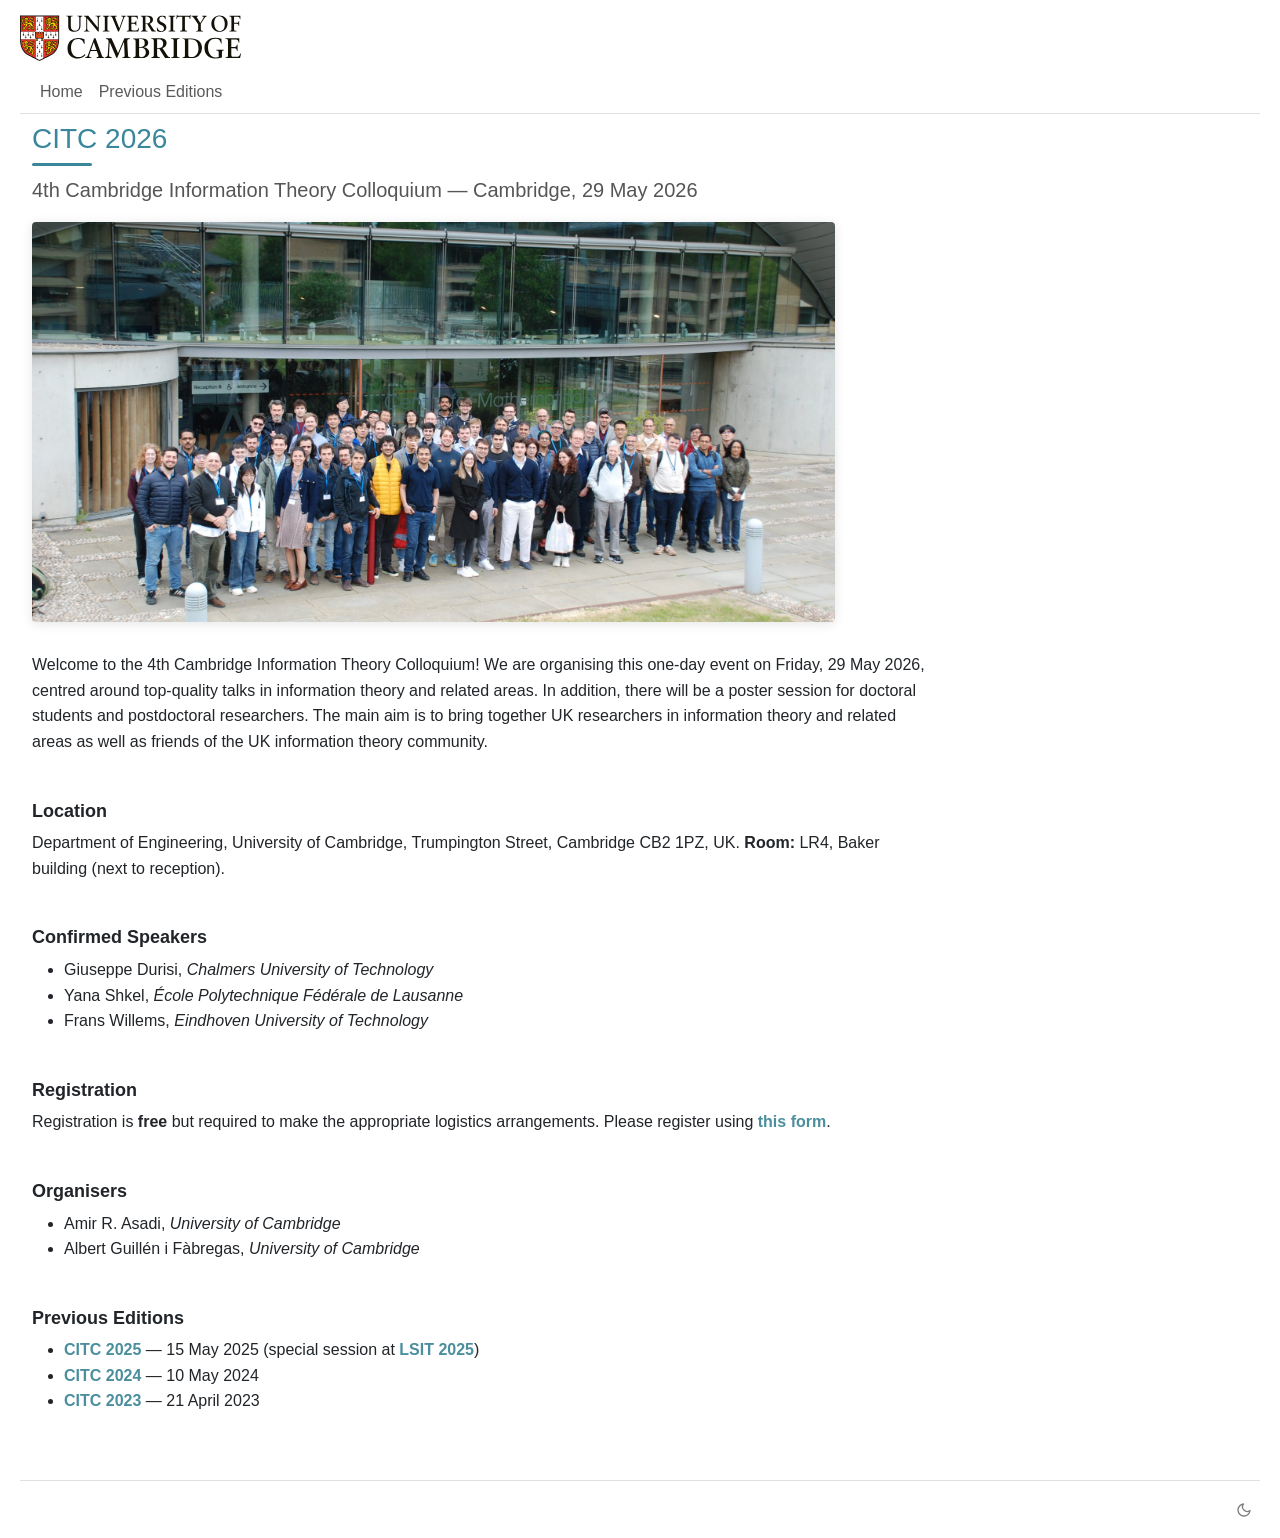
==== index.html @ 32bf89d0 "rego" ====
<!DOCTYPE html>
<html lang="en">

<head>
    <meta charset="UTF-8">
    <meta http-equiv="X-UA-Compatible" content="IE=edge">
    <meta name="viewport" content="width=device-width, initial-scale=1.0">
    <script src="js/bootstrap.bundle.js"></script>
    <link rel="icon" href="photos/favicon-32.png" sizes="32x32">
    <link rel="icon" href="photos/favicon-192.png" sizes="192x192">
    <title>CITC 2026 - 4th Cambridge Information Theory Colloquium</title>
    <link rel="stylesheet" href="css/bootstrap.css">
    <link rel="stylesheet" href="citc.css">
</head>

<body>
<script>try{if(localStorage.getItem('dark-mode')==='enabled')document.body.classList.add('dark-mode');}catch(e){}</script>

    <div class="container-fluid logo-banner">
        <a href="https://www.cam.ac.uk/">
            <img src="photos/cambridge_university_logo.svg" alt="University of Cambridge" style="height: 46px;">
        </a>
    </div>

    <nav class="navbar navbar-expand-sm">
        <div class="container-fluid">
            <button class="navbar-toggler" type="button" data-bs-toggle="collapse"
                data-bs-target="#navbarSupportedContent" aria-controls="navbarSupportedContent" aria-expanded="false"
                aria-label="Toggle navigation">
                <span class="navbar-toggler-icon"></span>
            </button>
            <div class="collapse navbar-collapse" id="navbarSupportedContent">
                <ul class="navbar-nav mr-auto">
                    <li class="nav-item active">
                        <a class="nav-link" href="index.html">Home</a>
                    </li>
                    <li class="nav-item">
                        <a class="nav-link" href="#editions">Previous Editions</a>
                    </li>
                </ul>
            </div>
        </div>
    </nav>

    <div class="container-fluid">
        <div class="mt-2 row">
            <div class="col-12">
                <h1 class="citc-title">CITC 2026</h1>
                <h2 class="citc-subtitle">4th Cambridge Information Theory Colloquium &mdash; Cambridge, 29 May 2026</h2>
            </div>
        </div>
        <div class="row">
            <div class="col-12 col-md-8">
                <img src="photos/CITC_2025.jpg" class="hero-image img-fluid" alt="CITC 2025 Group Photo">
            </div>
        </div>
    </div>

    <div class="container-fluid content-section">
        <div class="row">
            <div class="col-9">
                <p>
                    Welcome to the 4th Cambridge Information Theory Colloquium!
                    We are organising this one-day event on Friday, 29 May 2026, centred around
                    top-quality talks in information theory and related areas. In addition,
                    there will be a poster session for doctoral students and postdoctoral
                    researchers. The main aim is to bring together UK researchers in
                    information theory and related areas as well as friends of the UK
                    information theory community.
                </p>
            </div>
        </div>
    </div>

    <div class="container-fluid content-section">
        <div class="row">
            <h2 id="location">Location</h2>
            <div class="col-9">
                <p>
                    Department of Engineering, University of Cambridge, Trumpington Street,
                    Cambridge CB2 1PZ, UK. <b>Room:</b> LR4, Baker building (next to reception).
                </p>
            </div>
        </div>
    </div>

    <div class="container-fluid content-section">
        <div class="row">
            <h2 id="speakers">Confirmed Speakers</h2>
            <div class="col-9">
                <ul>
                    <li>Giuseppe Durisi, <em>Chalmers University of Technology</em></li>
                    <li>Yana Shkel, <em>&Eacute;cole Polytechnique F&eacute;d&eacute;rale de Lausanne</em></li>
                    <li>Frans Willems, <em>Eindhoven University of Technology</em></li>
                </ul>
            </div>
        </div>
    </div>

    <div class="container-fluid content-section">
        <div class="row">
            <h2 id="registration">Registration</h2>
            <div class="col-9">
                <p>
                    Registration is <b>free</b> but required to make the appropriate logistics arrangements.
                    Please register using <a href="https://forms.gle/dqXsLTM17qSx63JW8" target="_blank">this form</a>.
                </p>
            </div>
        </div>
    </div>

    <div class="container-fluid content-section">
        <div class="row">
            <h2 id="organisers">Organisers</h2>
            <div class="col-9">
                <ul>
                    <li>Amir R. Asadi, <em>University of Cambridge</em></li>
                    <li>Albert Guill&eacute;n i F&agrave;bregas, <em>University of Cambridge</em></li>
                </ul>
            </div>
        </div>
    </div>

    <div class="container-fluid content-section">
        <div class="row">
            <h2 id="editions">Previous Editions</h2>
            <div class="col-9">
                <ul>
                    <li><a href="2025.html"><b>CITC 2025</b></a> &mdash; 15 May 2025 (special session at <a href="https://lsit2025.eng.cam.ac.uk/">LSIT 2025</a>)</li>
                    <li><a href="2024.html"><b>CITC 2024</b></a> &mdash; 10 May 2024</li>
                    <li><a href="2023.html"><b>CITC 2023</b></a> &mdash; 21 April 2023</li>
                </ul>
            </div>
        </div>
    </div>

    <div class="container-fluid footer-bar">
        <button id="dark-mode-toggle" aria-label="Toggle dark mode" title="Toggle dark mode">
            <svg id="icon-moon" xmlns="http://www.w3.org/2000/svg" width="16" height="16" viewBox="0 0 24 24" fill="none" stroke="currentColor" stroke-width="2" stroke-linecap="round" stroke-linejoin="round"><path d="M21 12.79A9 9 0 1 1 11.21 3 7 7 0 0 0 21 12.79z"></path></svg>
            <svg id="icon-sun" xmlns="http://www.w3.org/2000/svg" width="16" height="16" viewBox="0 0 24 24" fill="none" stroke="currentColor" stroke-width="2" stroke-linecap="round" stroke-linejoin="round" style="display:none"><circle cx="12" cy="12" r="5"></circle><line x1="12" y1="1" x2="12" y2="3"></line><line x1="12" y1="21" x2="12" y2="23"></line><line x1="4.22" y1="4.22" x2="5.64" y2="5.64"></line><line x1="18.36" y1="18.36" x2="19.78" y2="19.78"></line><line x1="1" y1="12" x2="3" y2="12"></line><line x1="21" y1="12" x2="23" y2="12"></line><line x1="4.22" y1="19.78" x2="5.64" y2="18.36"></line><line x1="18.36" y1="5.64" x2="19.78" y2="4.22"></line></svg>
        </button>
    </div>

<script src="darkmode.js"></script>
</body>

</html>
---- citc.css ----
body {
    min-height: 100%;
    padding-top: 0;
    padding-left: 20px;
    padding-right: 20px;
    font-family: Arial, Helvetica, sans-serif;
    font-size: 16px;
    line-height: 1.6;
}

/* Logo banner at the top */
.logo-banner {
    padding: 15px 0 10px 0;
}

/* Navigation */
.navbar {
    padding-top: 0;
    padding-bottom: 0;
    margin-bottom: 8px;
    border-bottom: 1px solid #e0e0e0;
}

.navbar-brand {
    color: #3a879c;
    font-size: 22px;
}

a {
    color: #4b8e9d;
    font-weight: bold;
    text-decoration: none;
}

a:hover,
a:focus {
    color: #615ddb;
    text-decoration: none;
}

/* Section headings */
.row > h2 {
    font-size: large;
    font-weight: bold;
}

/* Title area */
h1.citc-title {
    color: #3a879c;
    font-size: 28px;
    margin-bottom: 2px;
}

h1.citc-title::after {
    content: "";
    display: block;
    width: 60px;
    height: 3px;
    background-color: #3a879c;
    margin-top: 8px;
    border-radius: 2px;
}

h2.citc-subtitle {
    color: #555;
    font-size: 20px;
    font-weight: normal;
    margin-top: 12px;
    margin-bottom: 20px;
}

/* Hero section with tinted background */
.hero-section {
    background-color: #f7f6f3;
    margin-left: -20px;
    margin-right: -20px;
    padding: 25px 20px 15px 20px;
    margin-bottom: 10px;
}

/* Hero image */
.hero-image {
    width: 100%;
    max-height: 400px;
    object-fit: cover;
    border-radius: 4px;
    margin-bottom: 10px;
    box-shadow: 0 2px 12px rgba(0, 0, 0, 0.1);
}

/* Content sections - more breathing room */
.content-section {
    padding-top: 20px;
    padding-bottom: 10px;
}

/* Schedule table */
.schedule-table {
    width: 100%;
    max-width: 600px;
}

.schedule-table th {
    background-color: #3a879c;
    color: white;
    padding: 8px 12px;
}

.schedule-table td {
    padding: 8px 12px;
    border-bottom: 1px solid #ddd;
}

.schedule-table tr:nth-child(even) td {
    background-color: #f8f9fa;
}

/* Talk sections */
.talk-block {
    margin-bottom: 30px;
    padding-bottom: 20px;
    border-bottom: 1px dashed #bbbbbb;
}

.talk-block:last-child {
    border-bottom: none;
}

.talk-title {
    font-weight: bold;
    font-size: 17px;
    color: #3a879c;
}

.speaker-name {
    font-weight: bold;
}

.speaker-affiliation {
    font-style: italic;
    color: #666;
}

.speaker-bio {
    margin-top: 8px;
    font-size: 15px;
    color: #555;
}

/* Participant list */
.participant-list {
    list-style: none;
    padding-left: 0;
    columns: 2;
    -webkit-columns: 2;
    -moz-columns: 2;
}

.participant-list li {
    padding: 3px 0;
    break-inside: avoid;
}

.participant-list .affiliation {
    font-style: italic;
    color: #666;
    font-size: 14px;
}

/* Navbar active style */
.navbar-default .navbar-nav > .active > a,
.navbar-default .navbar-nav > .active > a:focus,
.navbar-default .navbar-nav > .active > a:hover {
    background-color: white;
    color: #126162;
    padding: 15px 15px 3px 15px;
    box-shadow: 0px 2px 0px;
    -webkit-transition: 200ms ease;
    transition: 200ms ease;
}

/* Dark mode toggle - small and subtle at bottom */
#dark-mode-toggle {
    background: none;
    border: none;
    cursor: pointer;
    font-size: 18px;
    padding: 4px 8px;
    line-height: 1;
    border-radius: 50%;
    transition: background-color 0.2s ease;
    opacity: 0.5;
}
#dark-mode-toggle:hover {
    background-color: rgba(0, 0, 0, 0.08);
    opacity: 1;
}

.footer-bar {
    margin-top: 40px;
    padding: 15px 0;
    border-top: 1px solid #e0e0e0;
    text-align: right;
}

/* Dark mode styles */
body.dark-mode {
    background-color: #1a1a2e;
    color: #d4d4d4;
}
body.dark-mode .navbar {
    border-bottom-color: #333;
}
body.dark-mode .navbar-brand {
    color: #6dd4e4;
}
body.dark-mode a {
    color: #6dd4e4;
}
body.dark-mode a:hover,
body.dark-mode a:focus {
    color: #a09cf0;
}
body.dark-mode .nav-link {
    color: #d4d4d4;
}
body.dark-mode .nav-link:hover {
    color: #6dd4e4;
}
body.dark-mode h1.citc-title {
    color: #6dd4e4;
}
body.dark-mode h1.citc-title::after {
    background-color: #6dd4e4;
}
body.dark-mode h2.citc-subtitle {
    color: #aaa;
}
body.dark-mode .hero-section {
    background-color: #151530;
}
body.dark-mode .hero-image {
    box-shadow: 0 2px 12px rgba(0, 0, 0, 0.4);
}
body.dark-mode .speaker-affiliation,
body.dark-mode .speaker-bio {
    color: #aaa;
}
body.dark-mode .participant-list .affiliation {
    color: #999;
}
body.dark-mode .talk-title {
    color: #6dd4e4;
}
body.dark-mode .schedule-table th {
    background-color: #2a6a7a;
}
body.dark-mode .schedule-table td {
    border-bottom-color: #444;
}
body.dark-mode .schedule-table tr:nth-child(even) td {
    background-color: #1f1f3a;
}
body.dark-mode .talk-block {
    border-bottom-color: #444;
}
body.dark-mode .footer-bar {
    border-top-color: #333;
}
body.dark-mode #dark-mode-toggle {
    color: #d4d4d4;
}
body.dark-mode #dark-mode-toggle:hover {
    background-color: rgba(255, 255, 255, 0.12);
}
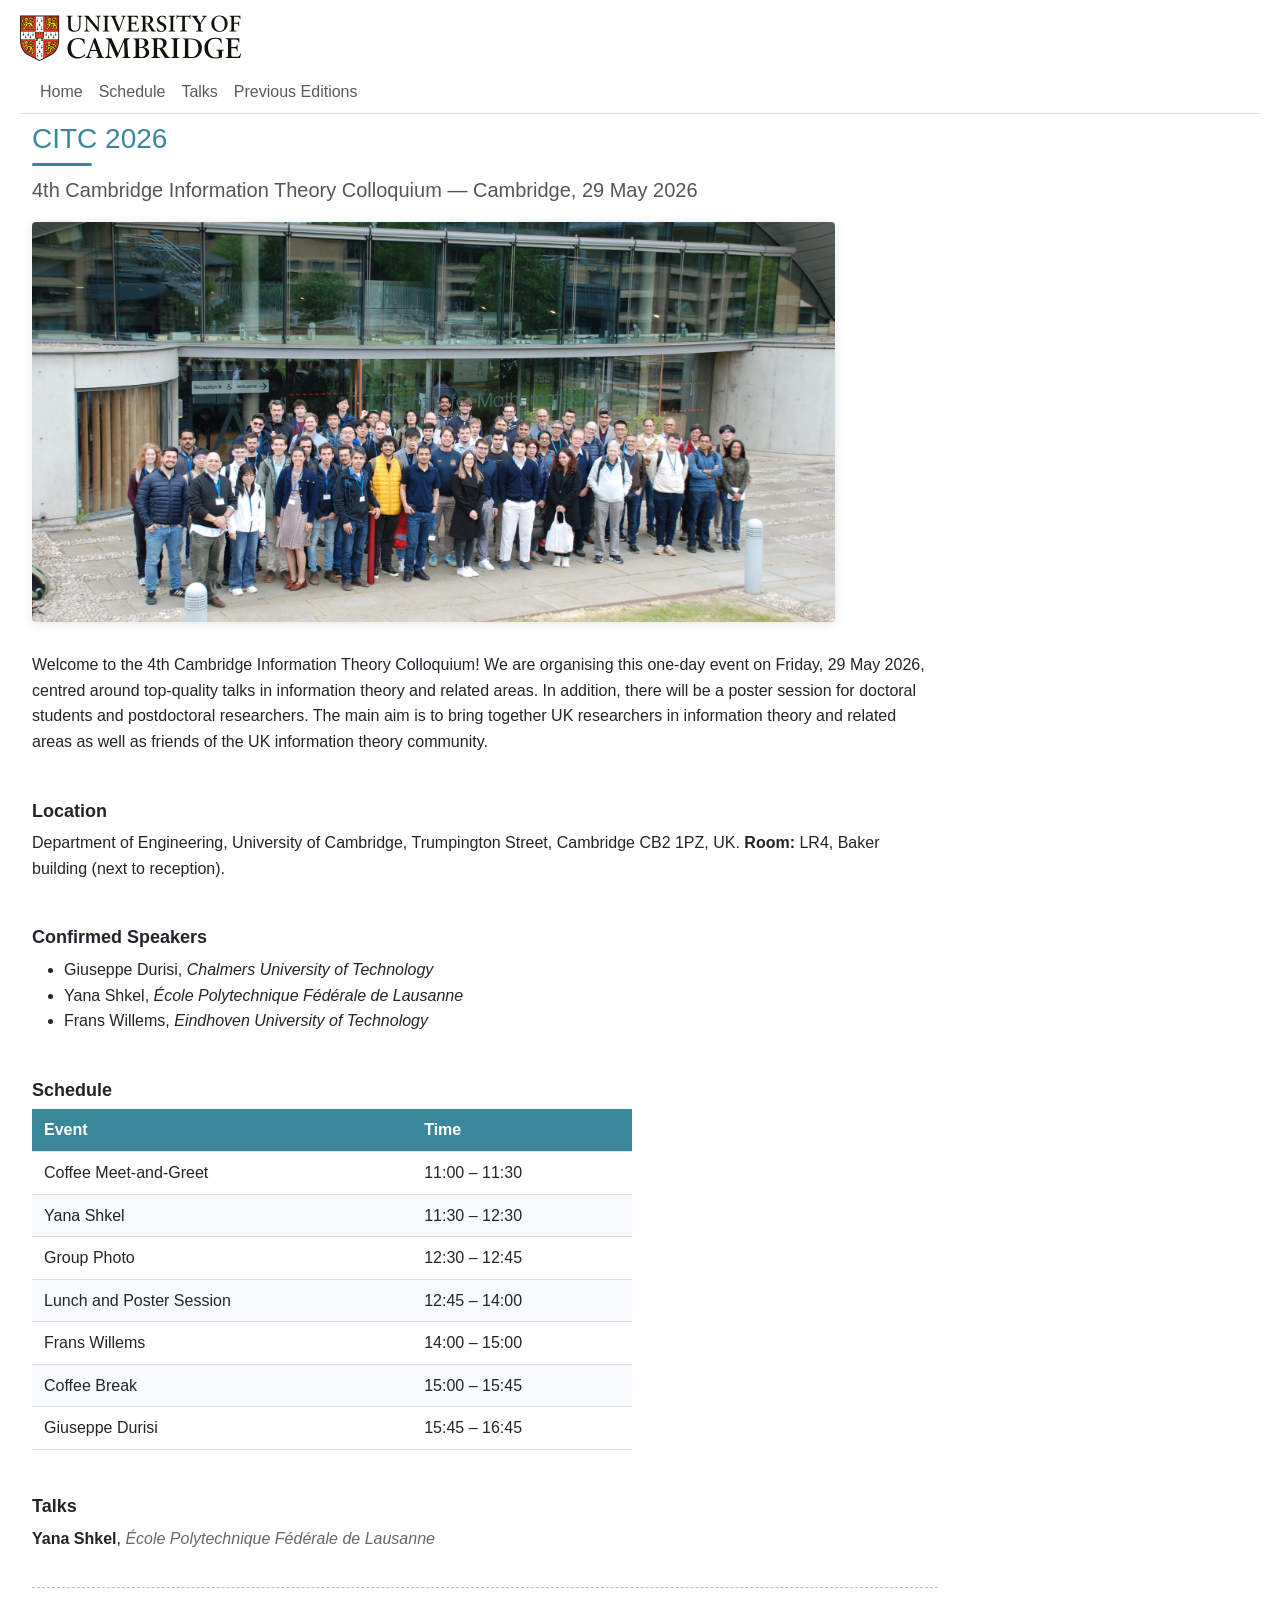
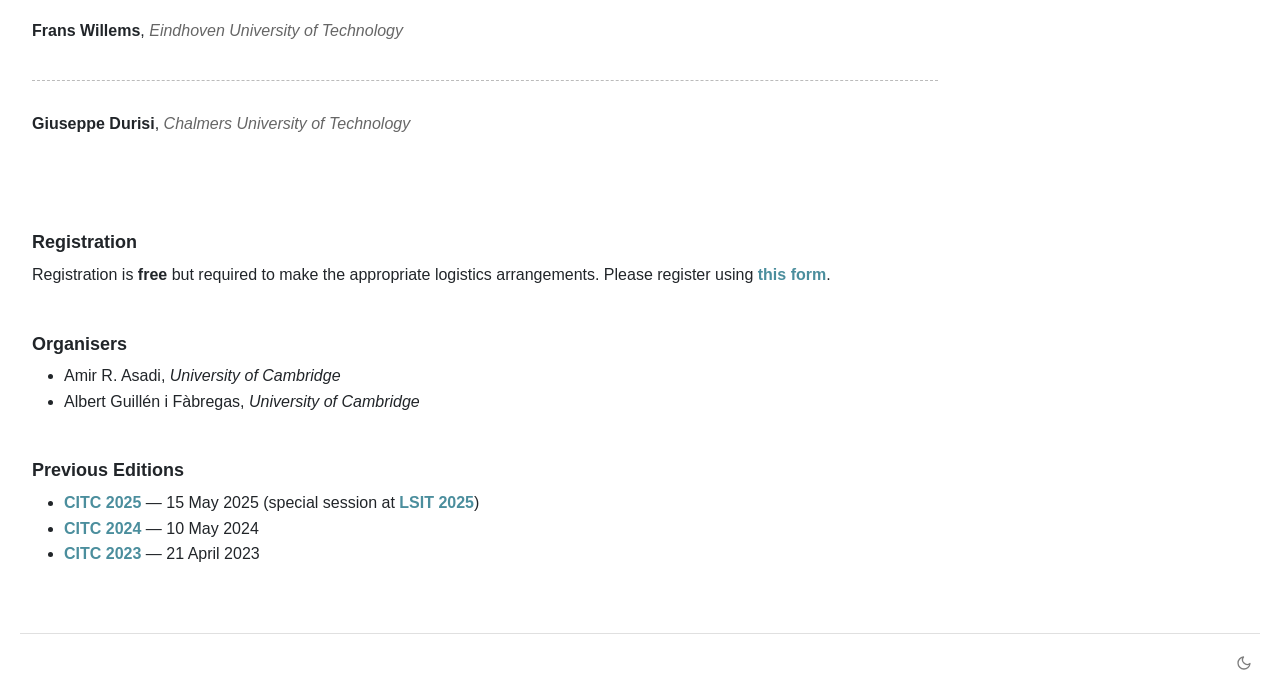
==== commit dcbdaf96: "timetable" ====
--- a/index.html
+++ b/index.html
@@ -18,7 +18,8 @@
 
     <div class="container-fluid logo-banner">
         <a href="https://www.cam.ac.uk/">
-            <img src="photos/cambridge_university_logo.svg" alt="University of Cambridge" style="height: 46px;">
+            <img id="cam-logo" alt="University of Cambridge" style="height: 46px;">
+            <script>document.getElementById('cam-logo').src=document.body.classList.contains('dark-mode')?'photos/ucam-logo-white-text-colour-coat-of-arms.png':'photos/cambridge_university_logo.svg';</script>
         </a>
     </div>
 
@@ -35,6 +36,12 @@
                         <a class="nav-link" href="index.html">Home</a>
                     </li>
                     <li class="nav-item">
+                        <a class="nav-link" href="#schedule">Schedule</a>
+                    </li>
+                    <li class="nav-item">
+                        <a class="nav-link" href="#talks">Talks</a>
+                    </li>
+                    <li class="nav-item">
                         <a class="nav-link" href="#editions">Previous Editions</a>
                     </li>
                 </ul>
@@ -99,6 +106,52 @@
 
     <div class="container-fluid content-section">
         <div class="row">
+            <h2 id="schedule">Schedule</h2>
+            <div class="col-9">
+                <table class="table schedule-table">
+                    <thead>
+                        <tr>
+                            <th>Event</th>
+                            <th>Time</th>
+                        </tr>
+                    </thead>
+                    <tbody>
+                        <tr><td>Coffee Meet-and-Greet</td><td>11:00 &ndash; 11:30</td></tr>
+                        <tr><td>Yana Shkel</td><td>11:30 &ndash; 12:30</td></tr>
+                        <tr><td>Group Photo</td><td>12:30 &ndash; 12:45</td></tr>
+                        <tr><td>Lunch and Poster Session</td><td>12:45 &ndash; 14:00</td></tr>
+                        <tr><td>Frans Willems</td><td>14:00 &ndash; 15:00</td></tr>
+                        <tr><td>Coffee Break</td><td>15:00 &ndash; 15:45</td></tr>
+                        <tr><td>Giuseppe Durisi</td><td>15:45 &ndash; 16:45</td></tr>
+                    </tbody>
+                </table>
+            </div>
+        </div>
+    </div>
+
+    <div class="container-fluid content-section">
+        <div class="row">
+            <h2 id="talks">Talks</h2>
+            <div class="col-9">
+
+                <div class="talk-block">
+                    <p><span class="speaker-name">Yana Shkel</span>, <span class="speaker-affiliation">&Eacute;cole Polytechnique F&eacute;d&eacute;rale de Lausanne</span></p>
+                </div>
+
+                <div class="talk-block">
+                    <p><span class="speaker-name">Frans Willems</span>, <span class="speaker-affiliation">Eindhoven University of Technology</span></p>
+                </div>
+
+                <div class="talk-block">
+                    <p><span class="speaker-name">Giuseppe Durisi</span>, <span class="speaker-affiliation">Chalmers University of Technology</span></p>
+                </div>
+
+            </div>
+        </div>
+    </div>
+
+    <div class="container-fluid content-section">
+        <div class="row">
             <h2 id="registration">Registration</h2>
             <div class="col-9">
                 <p>
--- a/citc.css
+++ b/citc.css
@@ -252,6 +252,10 @@
 body.dark-mode .talk-title {
     color: #6dd4e4;
 }
+body.dark-mode .schedule-table {
+    --bs-table-color: #d4d4d4;
+    --bs-table-border-color: #444;
+}
 body.dark-mode .schedule-table th {
     background-color: #2a6a7a;
 }
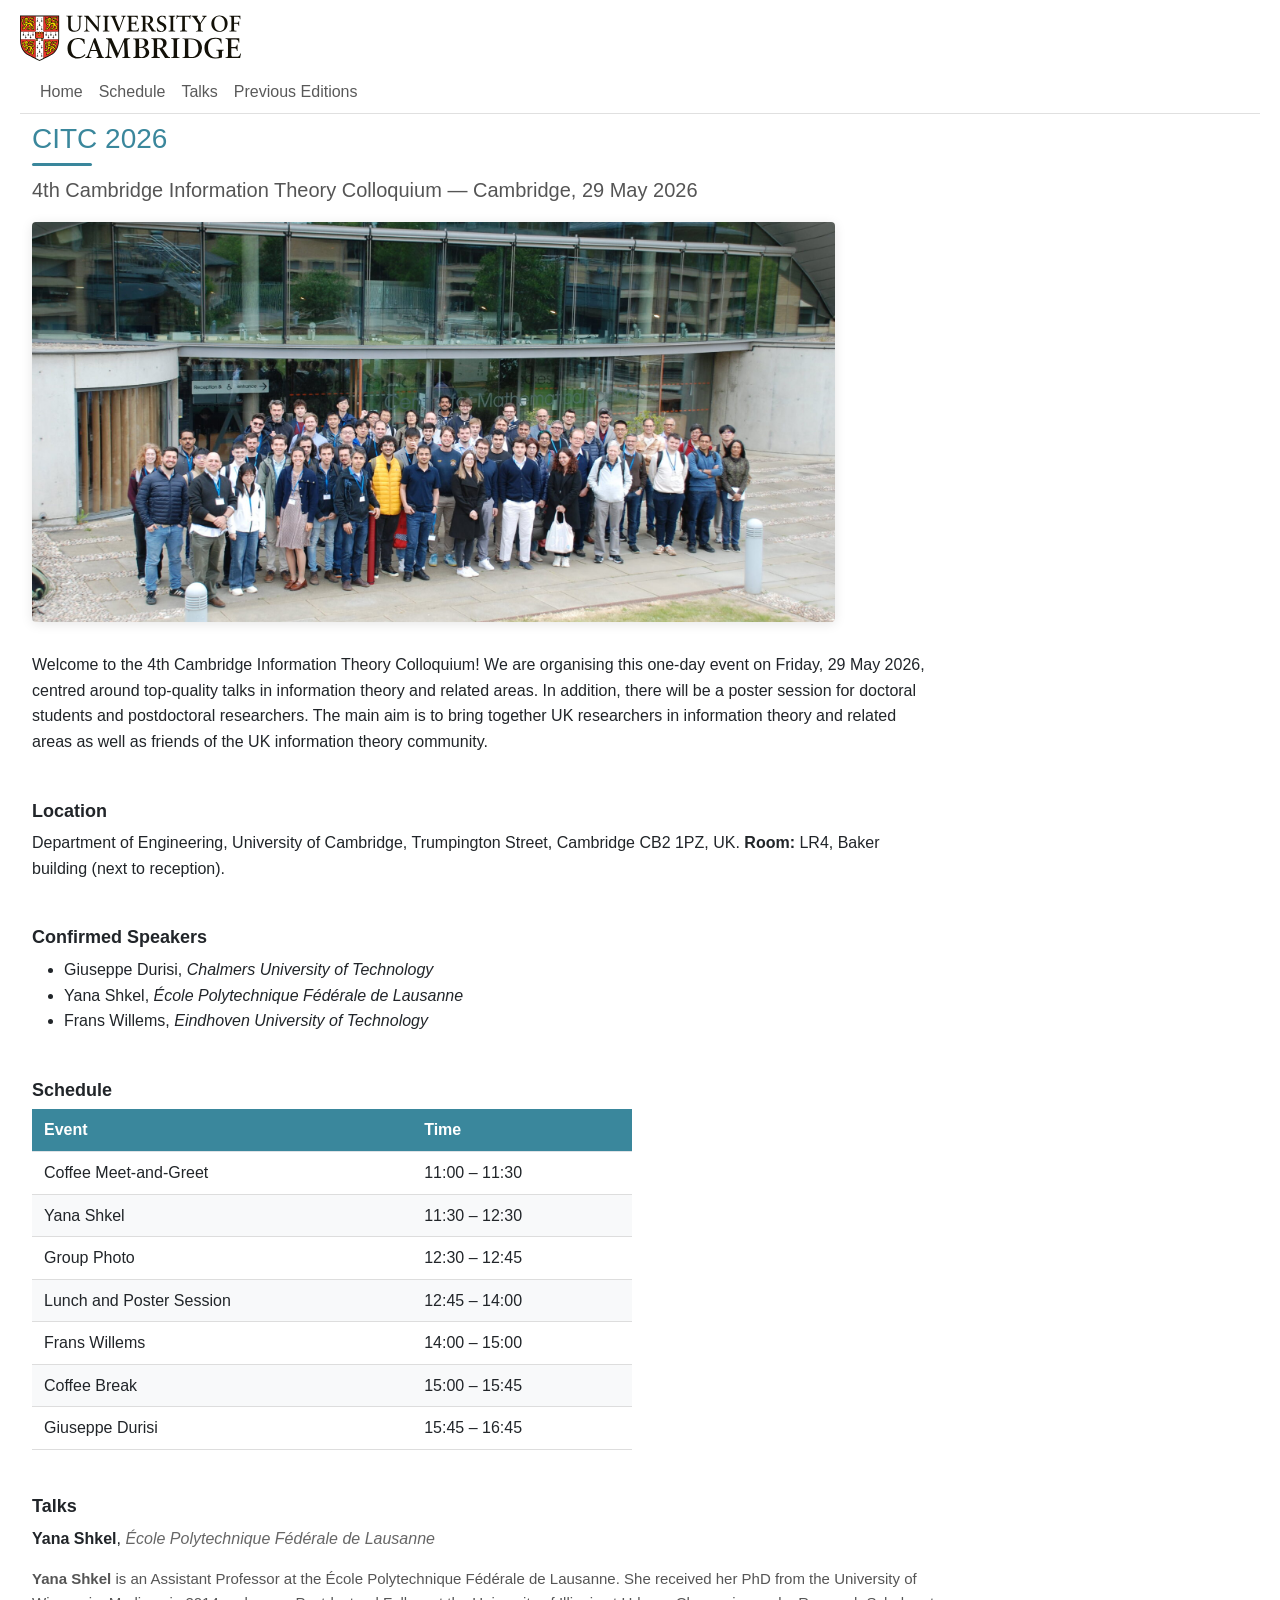
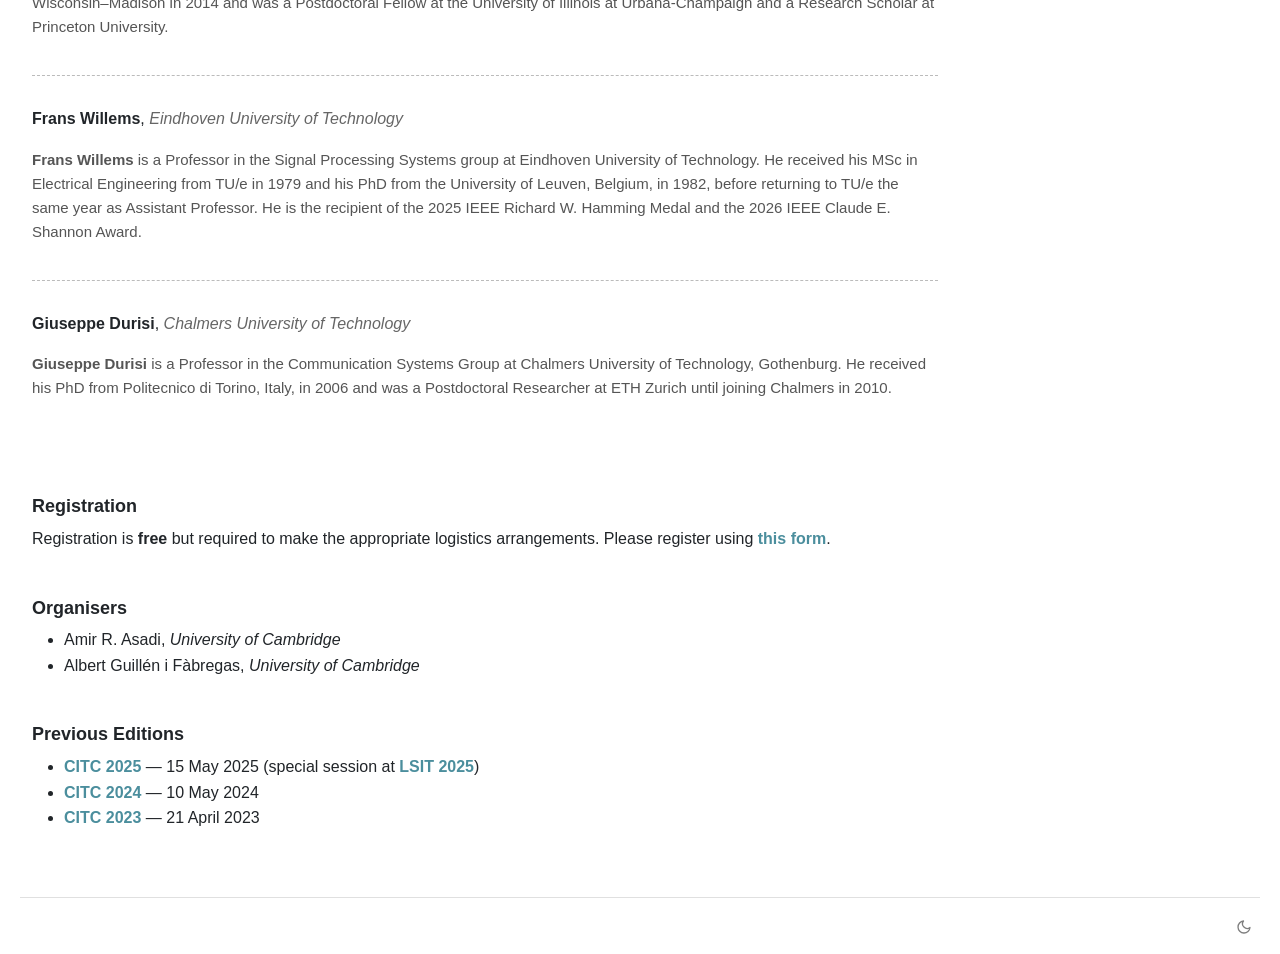
==== commit 4efc4d30: "bios" ====
--- a/index.html
+++ b/index.html
@@ -136,14 +136,17 @@
 
                 <div class="talk-block">
                     <p><span class="speaker-name">Yana Shkel</span>, <span class="speaker-affiliation">&Eacute;cole Polytechnique F&eacute;d&eacute;rale de Lausanne</span></p>
+                    <p class="speaker-bio"><b>Yana Shkel</b> is an Assistant Professor at the &Eacute;cole Polytechnique F&eacute;d&eacute;rale de Lausanne. She received her PhD from the University of Wisconsin&ndash;Madison in 2014 and was a Postdoctoral Fellow at the University of Illinois at Urbana-Champaign and a Research Scholar at Princeton University.</p>
                 </div>
 
                 <div class="talk-block">
                     <p><span class="speaker-name">Frans Willems</span>, <span class="speaker-affiliation">Eindhoven University of Technology</span></p>
+                    <p class="speaker-bio"><b>Frans Willems</b> is a Professor in the Signal Processing Systems group at Eindhoven University of Technology. He received his MSc in Electrical Engineering from TU/e in 1979 and his PhD from the University of Leuven, Belgium, in 1982, before returning to TU/e the same year as Assistant Professor. He is the recipient of the 2025 IEEE Richard W. Hamming Medal and the 2026 IEEE Claude E. Shannon Award.</p>
                 </div>
 
                 <div class="talk-block">
                     <p><span class="speaker-name">Giuseppe Durisi</span>, <span class="speaker-affiliation">Chalmers University of Technology</span></p>
+                    <p class="speaker-bio"><b>Giuseppe Durisi</b> is a Professor in the Communication Systems Group at Chalmers University of Technology, Gothenburg. He received his PhD from Politecnico di Torino, Italy, in 2006 and was a Postdoctoral Researcher at ETH Zurich until joining Chalmers in 2010.</p>
                 </div>
 
             </div>
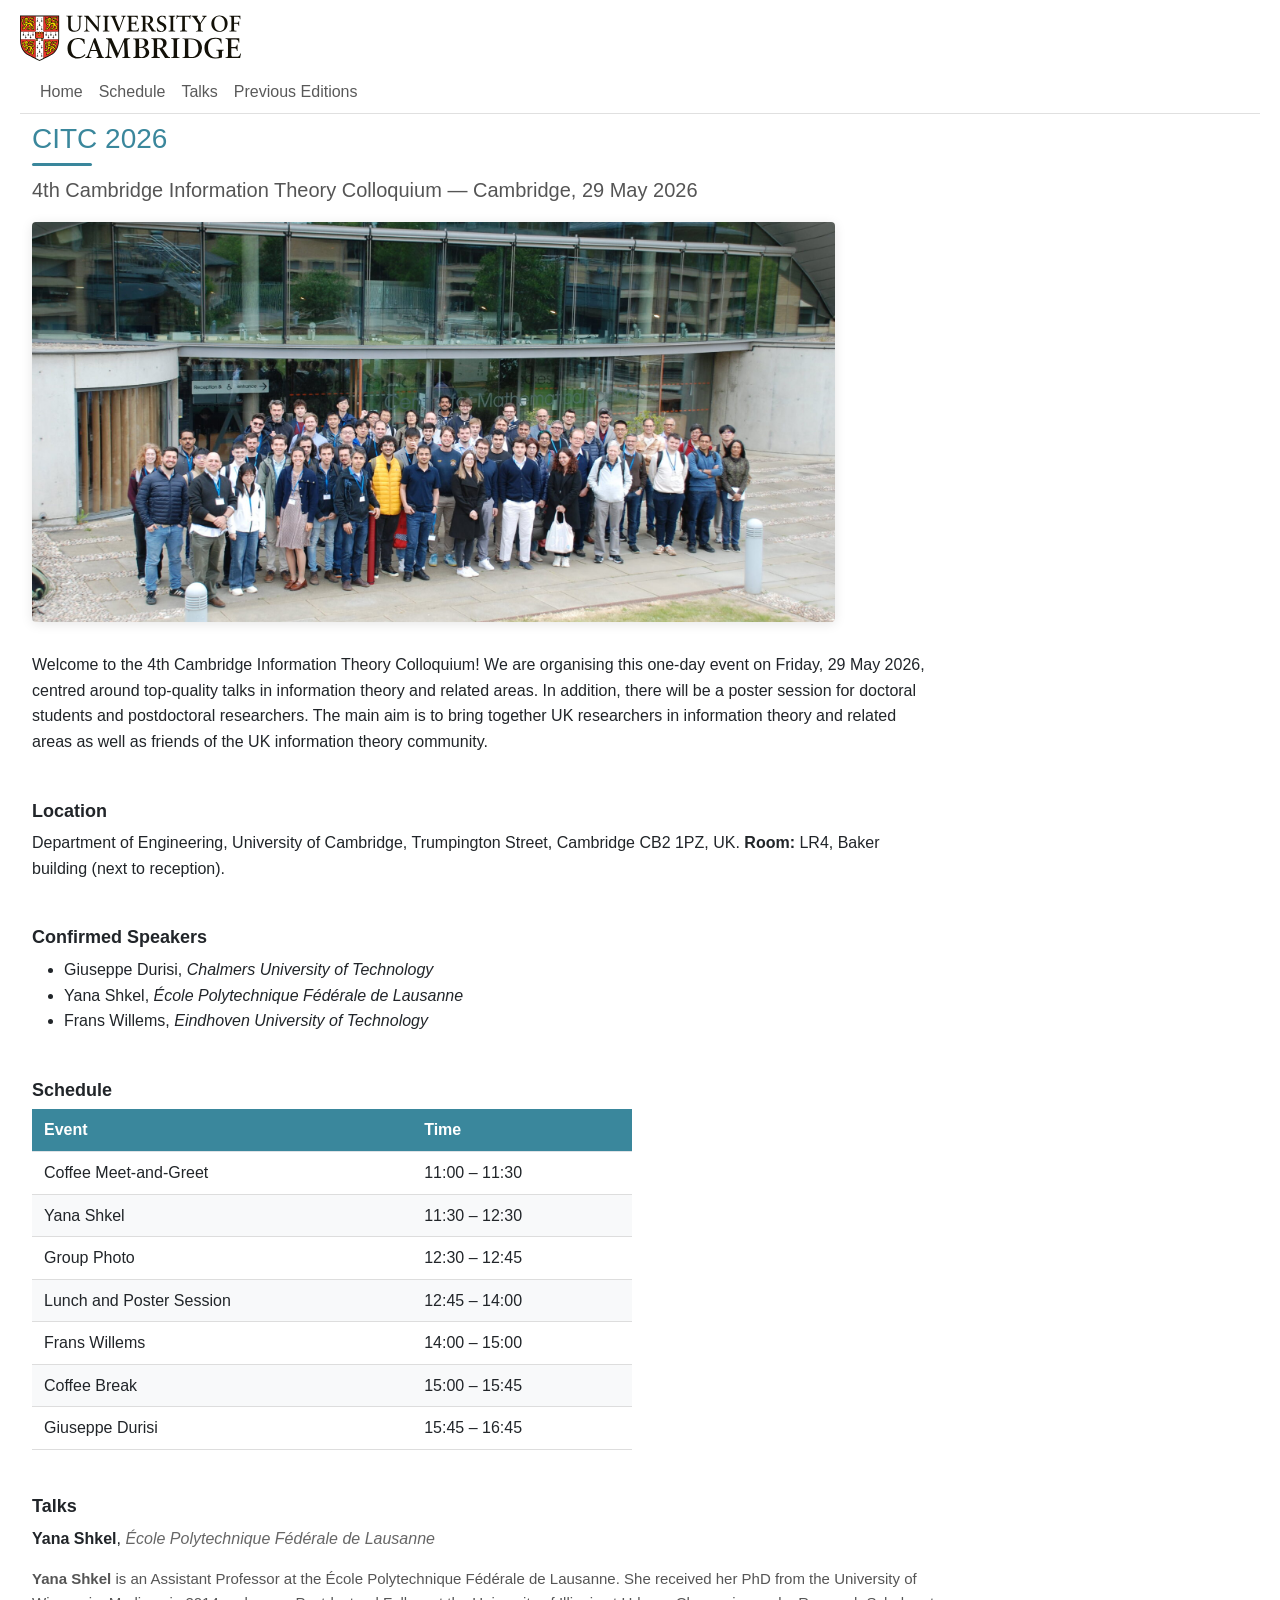
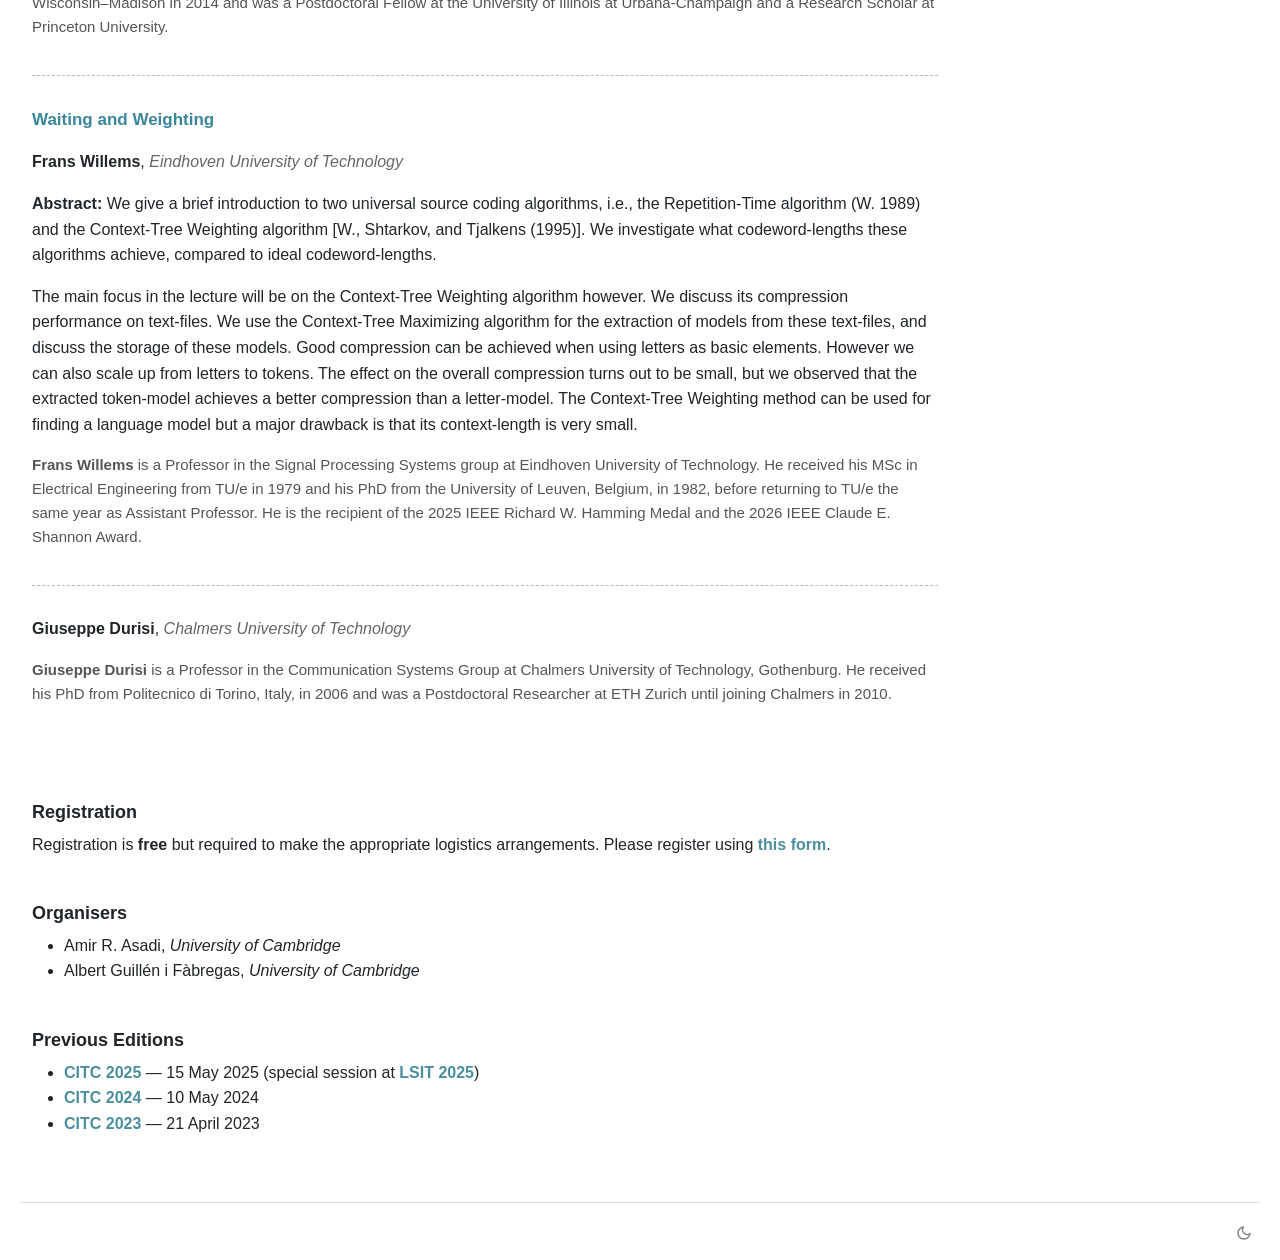
==== commit 9ff0b0f4: "frans" ====
--- a/index.html
+++ b/index.html
@@ -140,7 +140,10 @@
                 </div>
 
                 <div class="talk-block">
+                    <p class="talk-title">Waiting and Weighting</p>
                     <p><span class="speaker-name">Frans Willems</span>, <span class="speaker-affiliation">Eindhoven University of Technology</span></p>
+                    <p><b>Abstract:</b> We give a brief introduction to two universal source coding algorithms, i.e., the Repetition-Time algorithm (W. 1989) and the Context-Tree Weighting algorithm [W., Shtarkov, and Tjalkens (1995)]. We investigate what codeword-lengths these algorithms achieve, compared to ideal codeword-lengths.</p>
+                    <p>The main focus in the lecture will be on the Context-Tree Weighting algorithm however. We discuss its compression performance on text-files. We use the Context-Tree Maximizing algorithm for the extraction of models from these text-files, and discuss the storage of these models. Good compression can be achieved when using letters as basic elements. However we can also scale up from letters to tokens. The effect on the overall compression turns out to be small, but we observed that the extracted token-model achieves a better compression than a letter-model. The Context-Tree Weighting method can be used for finding a language model but a major drawback is that its context-length is very small.</p>
                     <p class="speaker-bio"><b>Frans Willems</b> is a Professor in the Signal Processing Systems group at Eindhoven University of Technology. He received his MSc in Electrical Engineering from TU/e in 1979 and his PhD from the University of Leuven, Belgium, in 1982, before returning to TU/e the same year as Assistant Professor. He is the recipient of the 2025 IEEE Richard W. Hamming Medal and the 2026 IEEE Claude E. Shannon Award.</p>
                 </div>
 
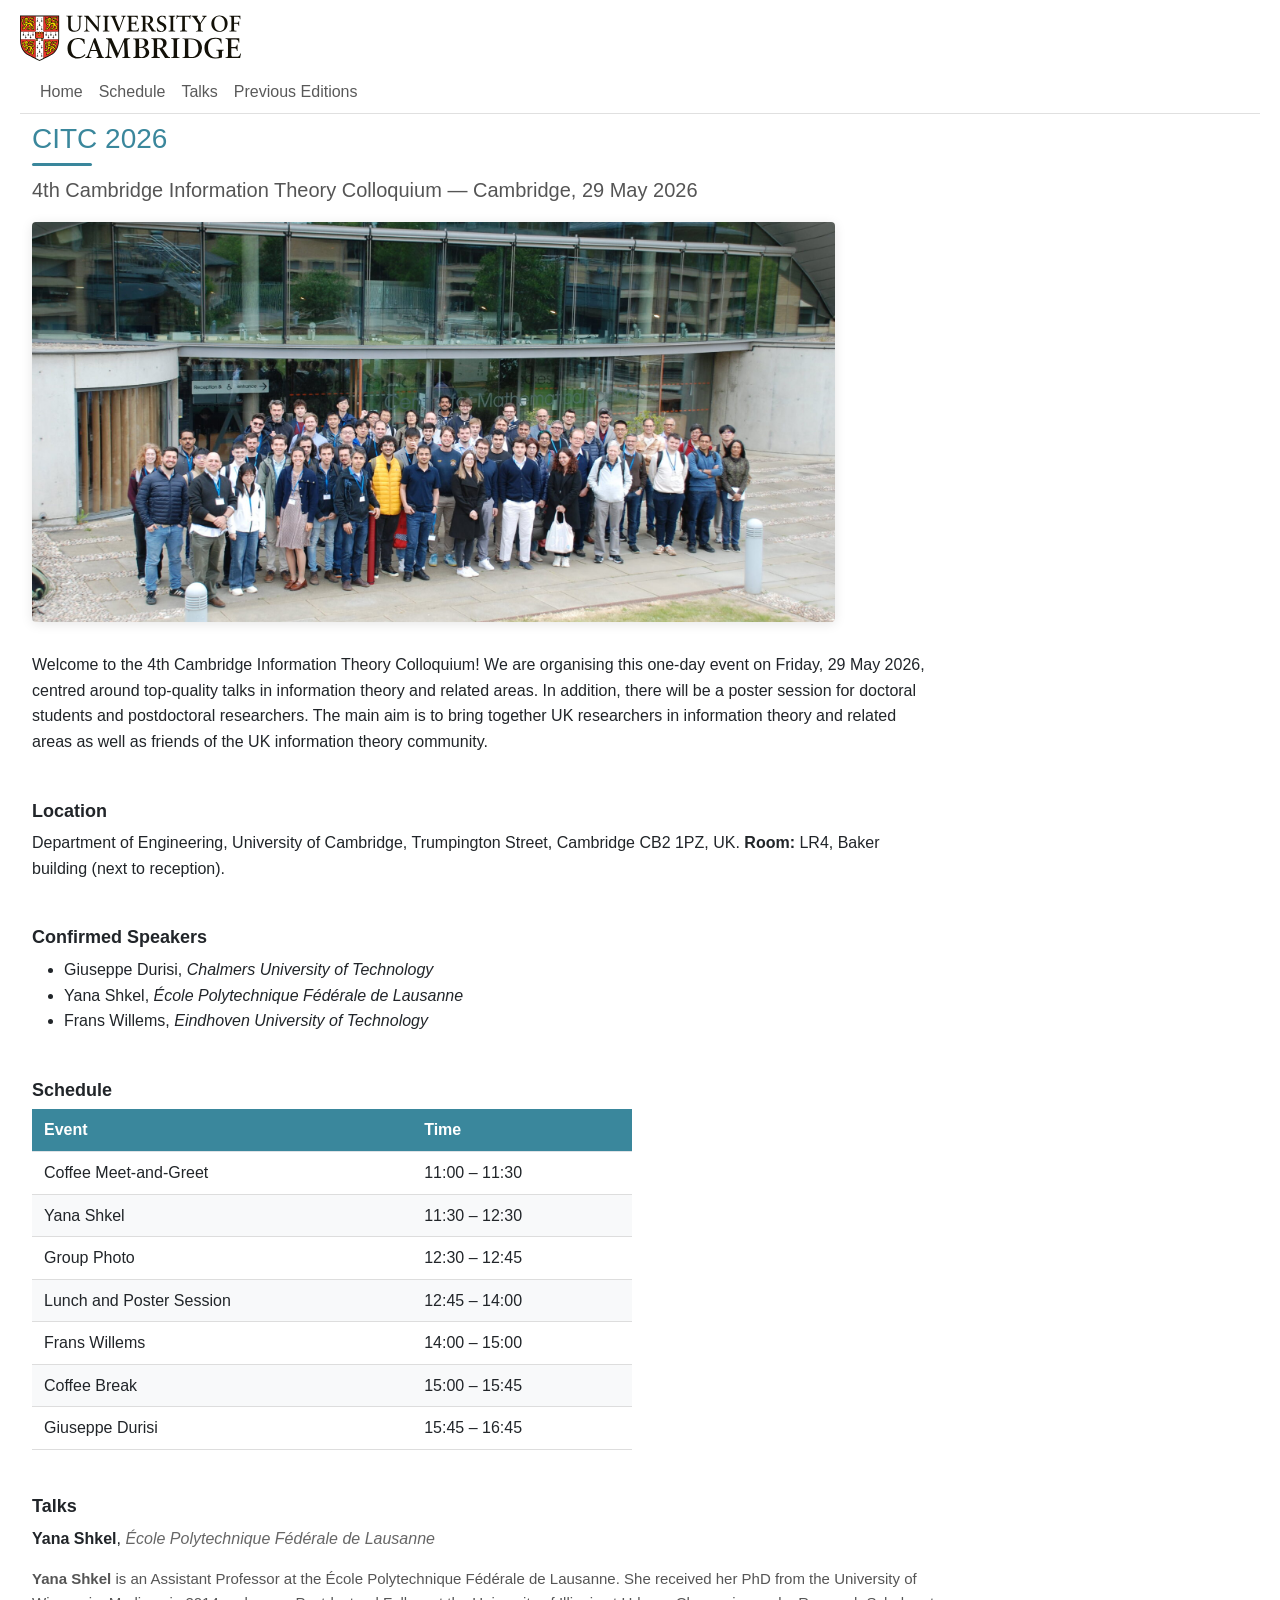
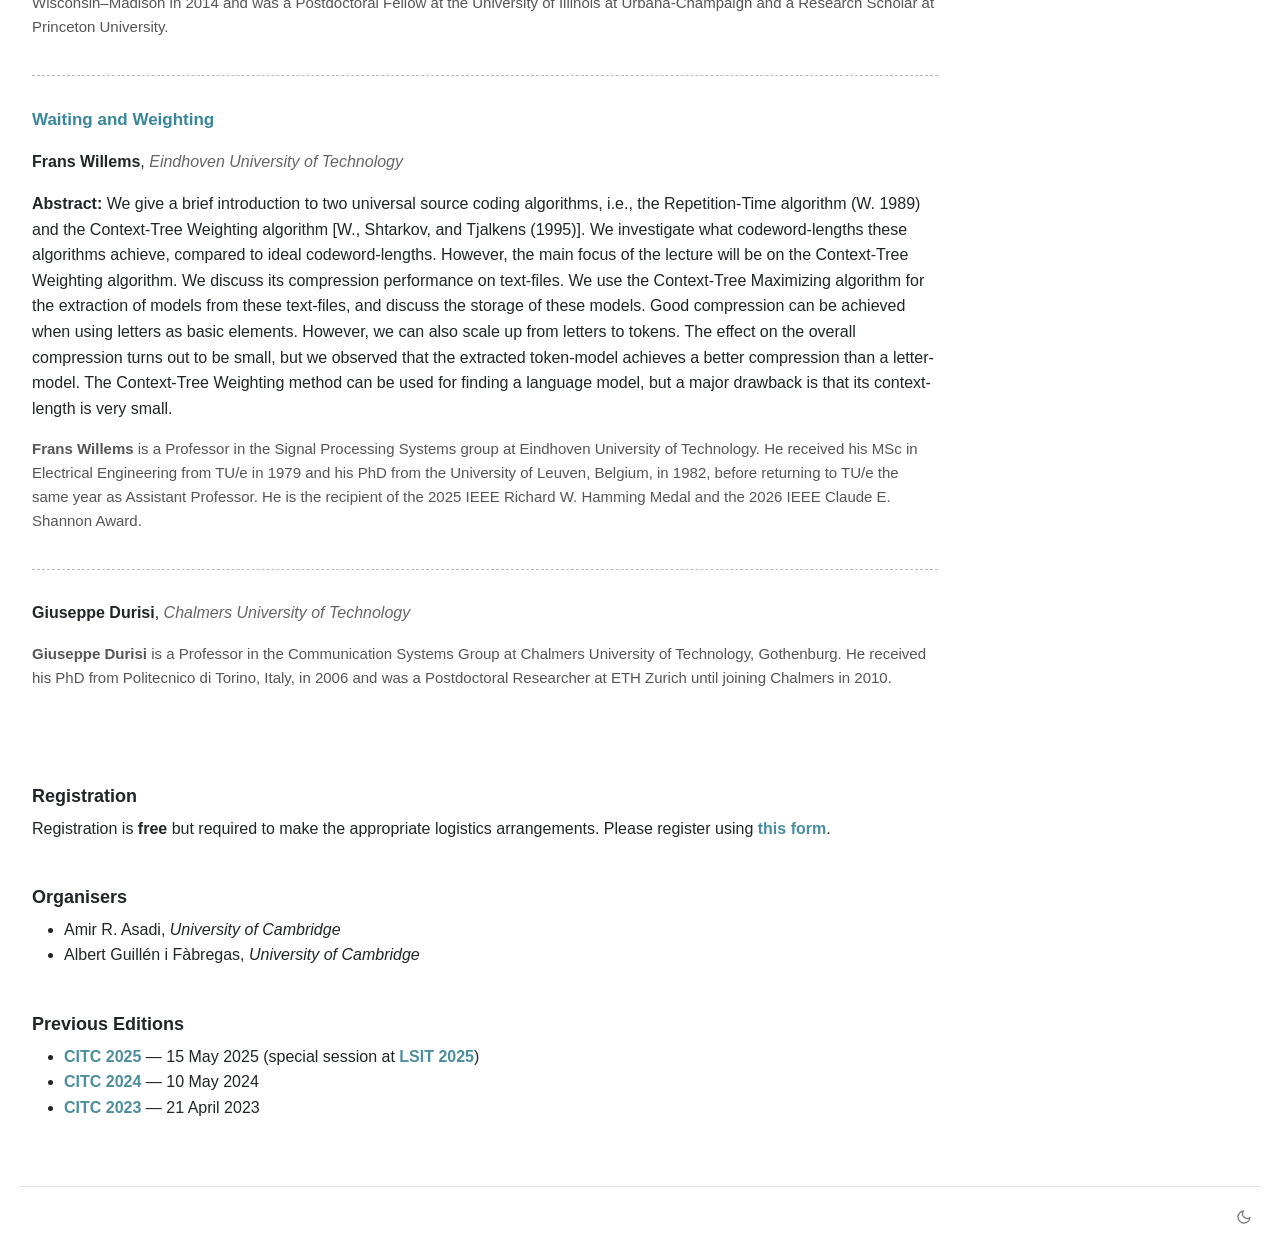
==== commit d520f3f4: "frans" ====
--- a/index.html
+++ b/index.html
@@ -142,8 +142,7 @@
                 <div class="talk-block">
                     <p class="talk-title">Waiting and Weighting</p>
                     <p><span class="speaker-name">Frans Willems</span>, <span class="speaker-affiliation">Eindhoven University of Technology</span></p>
-                    <p><b>Abstract:</b> We give a brief introduction to two universal source coding algorithms, i.e., the Repetition-Time algorithm (W. 1989) and the Context-Tree Weighting algorithm [W., Shtarkov, and Tjalkens (1995)]. We investigate what codeword-lengths these algorithms achieve, compared to ideal codeword-lengths.</p>
-                    <p>The main focus in the lecture will be on the Context-Tree Weighting algorithm however. We discuss its compression performance on text-files. We use the Context-Tree Maximizing algorithm for the extraction of models from these text-files, and discuss the storage of these models. Good compression can be achieved when using letters as basic elements. However we can also scale up from letters to tokens. The effect on the overall compression turns out to be small, but we observed that the extracted token-model achieves a better compression than a letter-model. The Context-Tree Weighting method can be used for finding a language model but a major drawback is that its context-length is very small.</p>
+                    <p><b>Abstract:</b> We give a brief introduction to two universal source coding algorithms, i.e., the Repetition-Time algorithm (W. 1989) and the Context-Tree Weighting algorithm [W., Shtarkov, and Tjalkens (1995)]. We investigate what codeword-lengths these algorithms achieve, compared to ideal codeword-lengths. However, the main focus of the lecture will be on the Context-Tree Weighting algorithm. We discuss its compression performance on text-files. We use the Context-Tree Maximizing algorithm for the extraction of models from these text-files, and discuss the storage of these models. Good compression can be achieved when using letters as basic elements. However, we can also scale up from letters to tokens. The effect on the overall compression turns out to be small, but we observed that the extracted token-model achieves a better compression than a letter-model. The Context-Tree Weighting method can be used for finding a language model, but a major drawback is that its context-length is very small.</p>
                     <p class="speaker-bio"><b>Frans Willems</b> is a Professor in the Signal Processing Systems group at Eindhoven University of Technology. He received his MSc in Electrical Engineering from TU/e in 1979 and his PhD from the University of Leuven, Belgium, in 1982, before returning to TU/e the same year as Assistant Professor. He is the recipient of the 2025 IEEE Richard W. Hamming Medal and the 2026 IEEE Claude E. Shannon Award.</p>
                 </div>
 
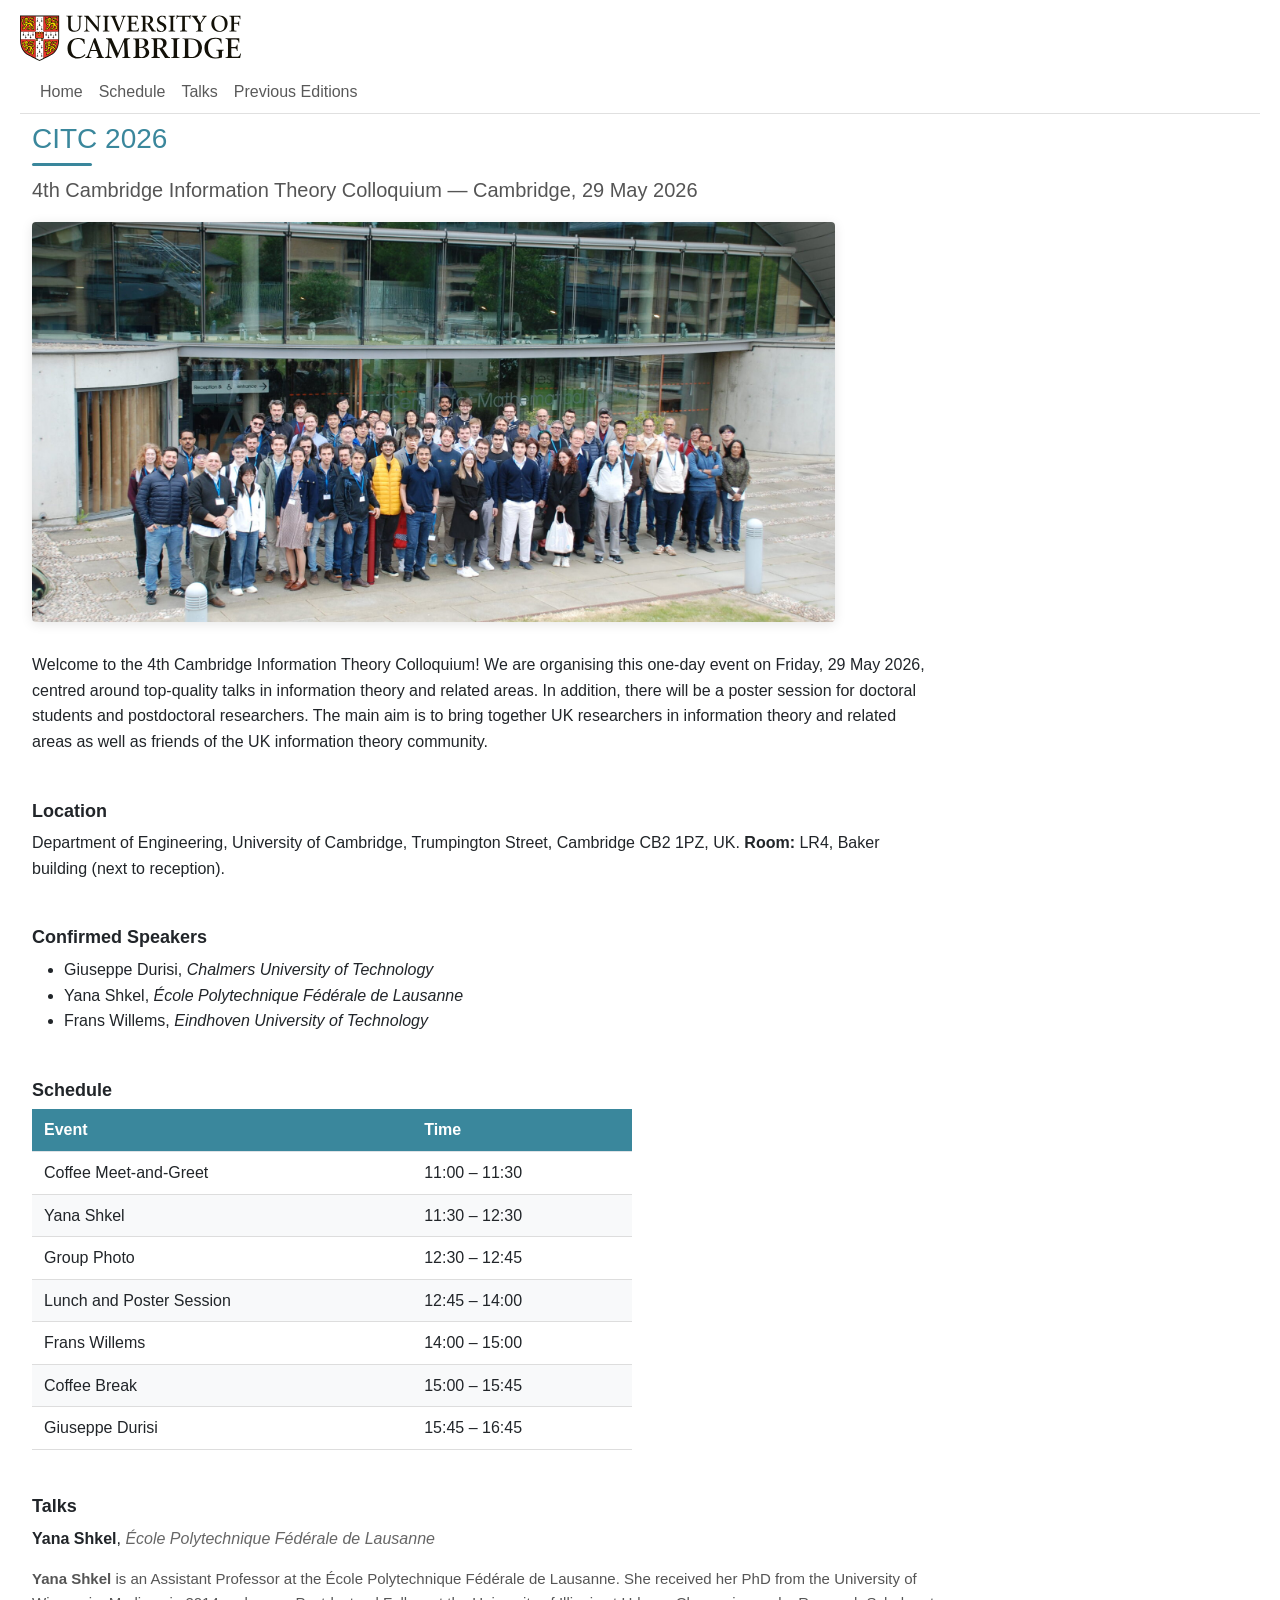
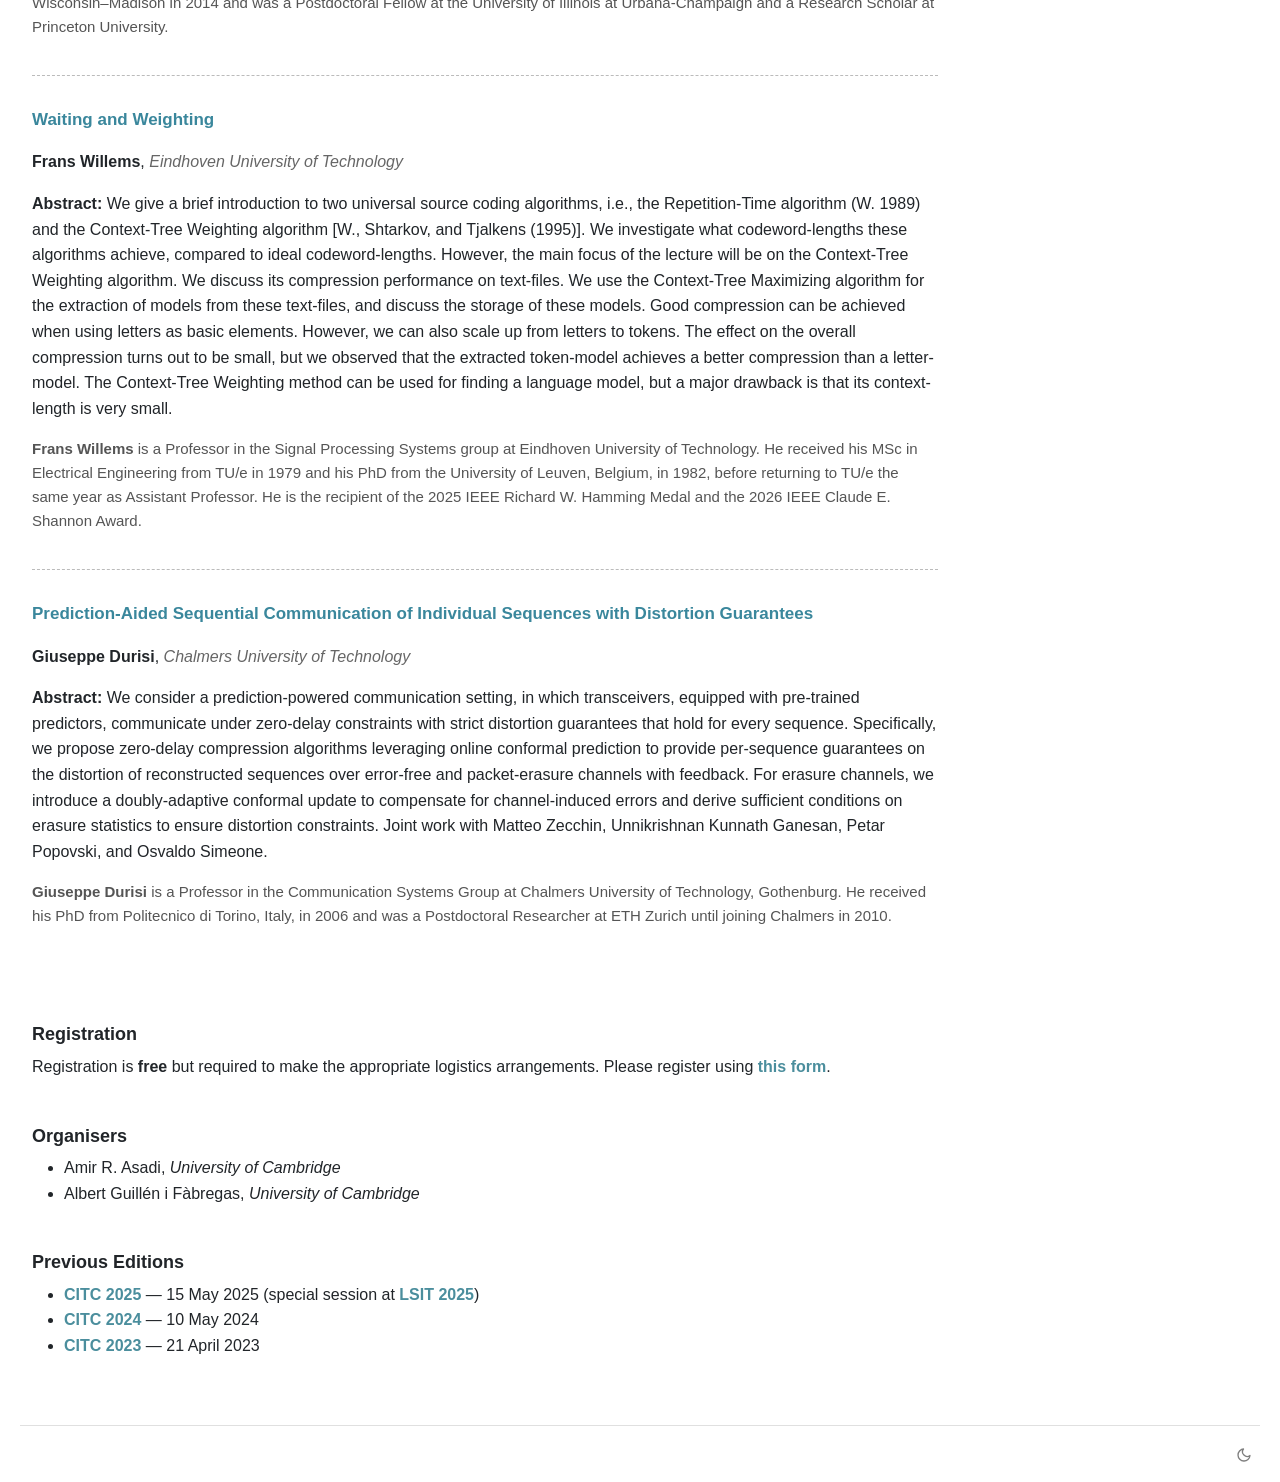
==== commit c06e3130: "durisi" ====
--- a/index.html
+++ b/index.html
@@ -147,7 +147,9 @@
                 </div>
 
                 <div class="talk-block">
+                    <p class="talk-title">Prediction-Aided Sequential Communication of Individual Sequences with Distortion Guarantees</p>
                     <p><span class="speaker-name">Giuseppe Durisi</span>, <span class="speaker-affiliation">Chalmers University of Technology</span></p>
+                    <p><b>Abstract:</b> We consider a prediction-powered communication setting, in which transceivers, equipped with pre-trained predictors, communicate under zero-delay constraints with strict distortion guarantees that hold for every sequence. Specifically, we propose zero-delay compression algorithms leveraging online conformal prediction to provide per-sequence guarantees on the distortion of reconstructed sequences over error-free and packet-erasure channels with feedback. For erasure channels, we introduce a doubly-adaptive conformal update to compensate for channel-induced errors and derive sufficient conditions on erasure statistics to ensure distortion constraints. Joint work with Matteo Zecchin, Unnikrishnan Kunnath Ganesan, Petar Popovski, and Osvaldo Simeone.</p>
                     <p class="speaker-bio"><b>Giuseppe Durisi</b> is a Professor in the Communication Systems Group at Chalmers University of Technology, Gothenburg. He received his PhD from Politecnico di Torino, Italy, in 2006 and was a Postdoctoral Researcher at ETH Zurich until joining Chalmers in 2010.</p>
                 </div>
 
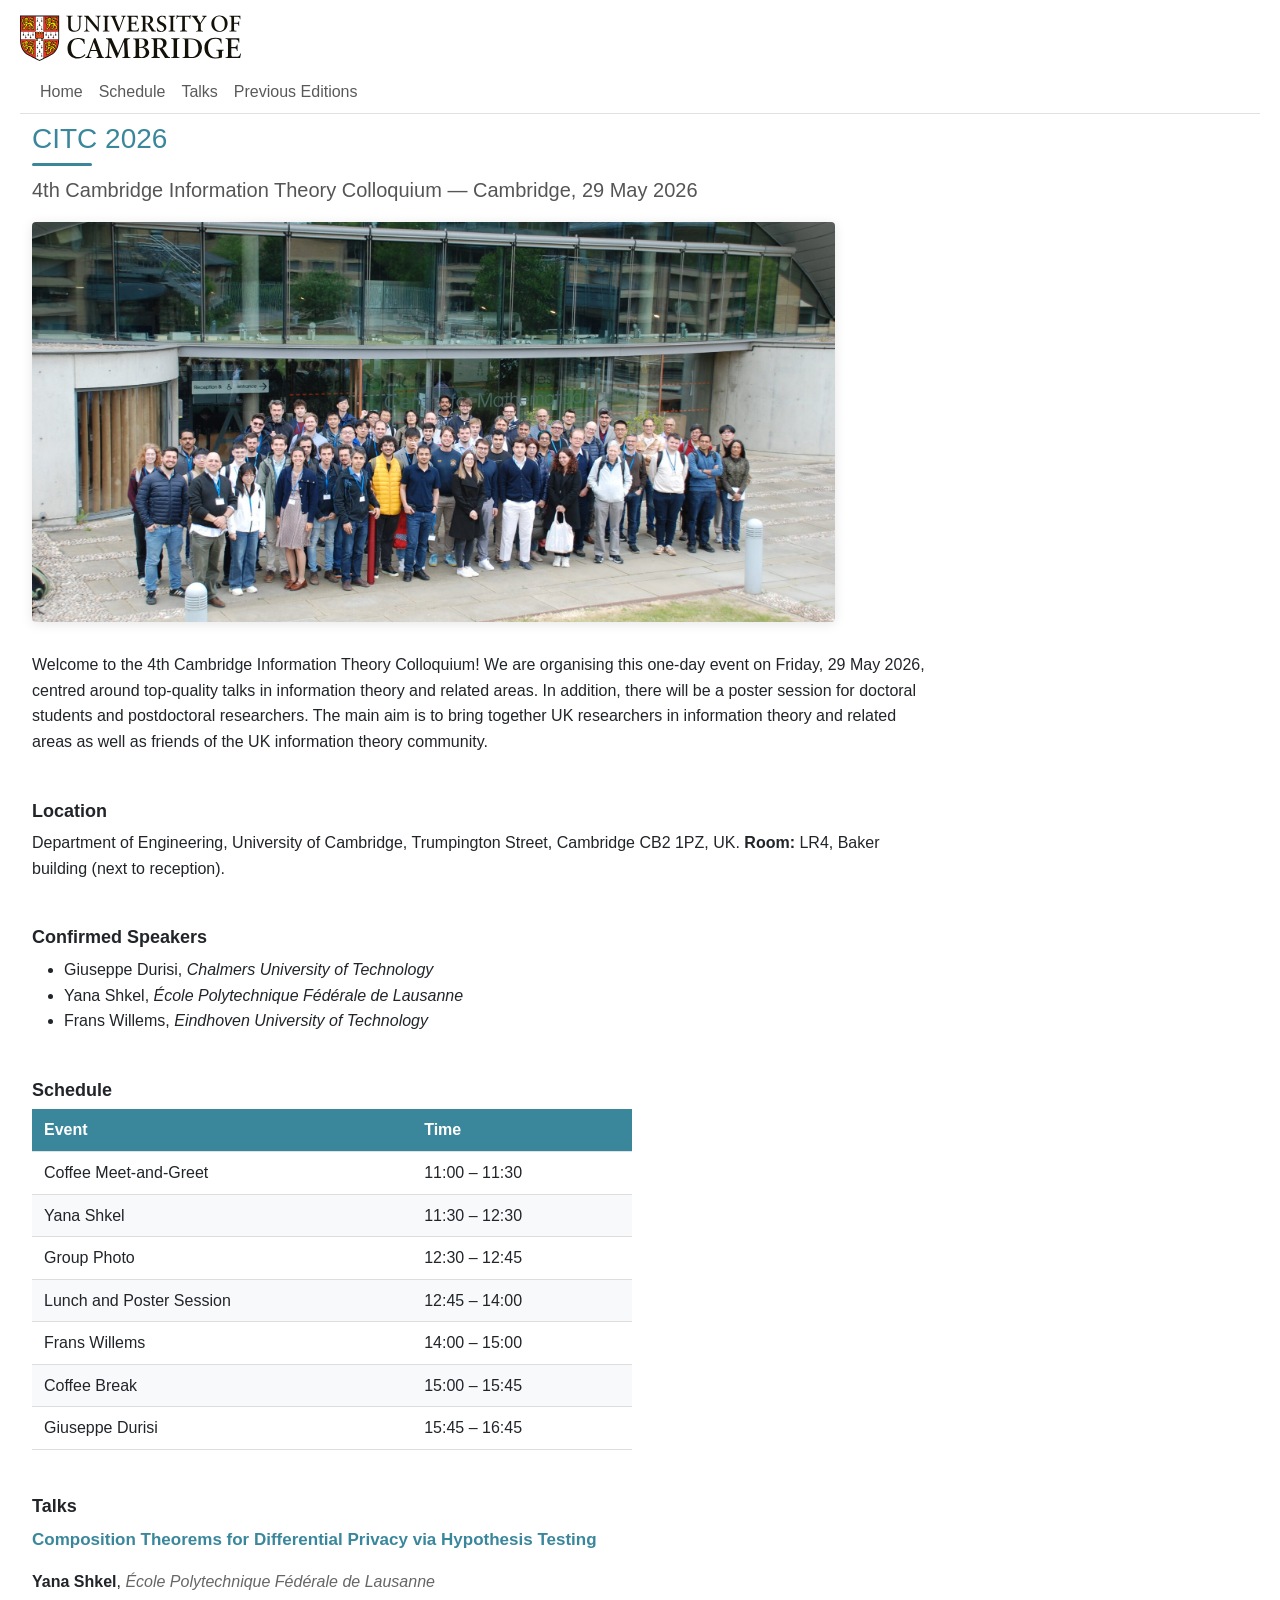
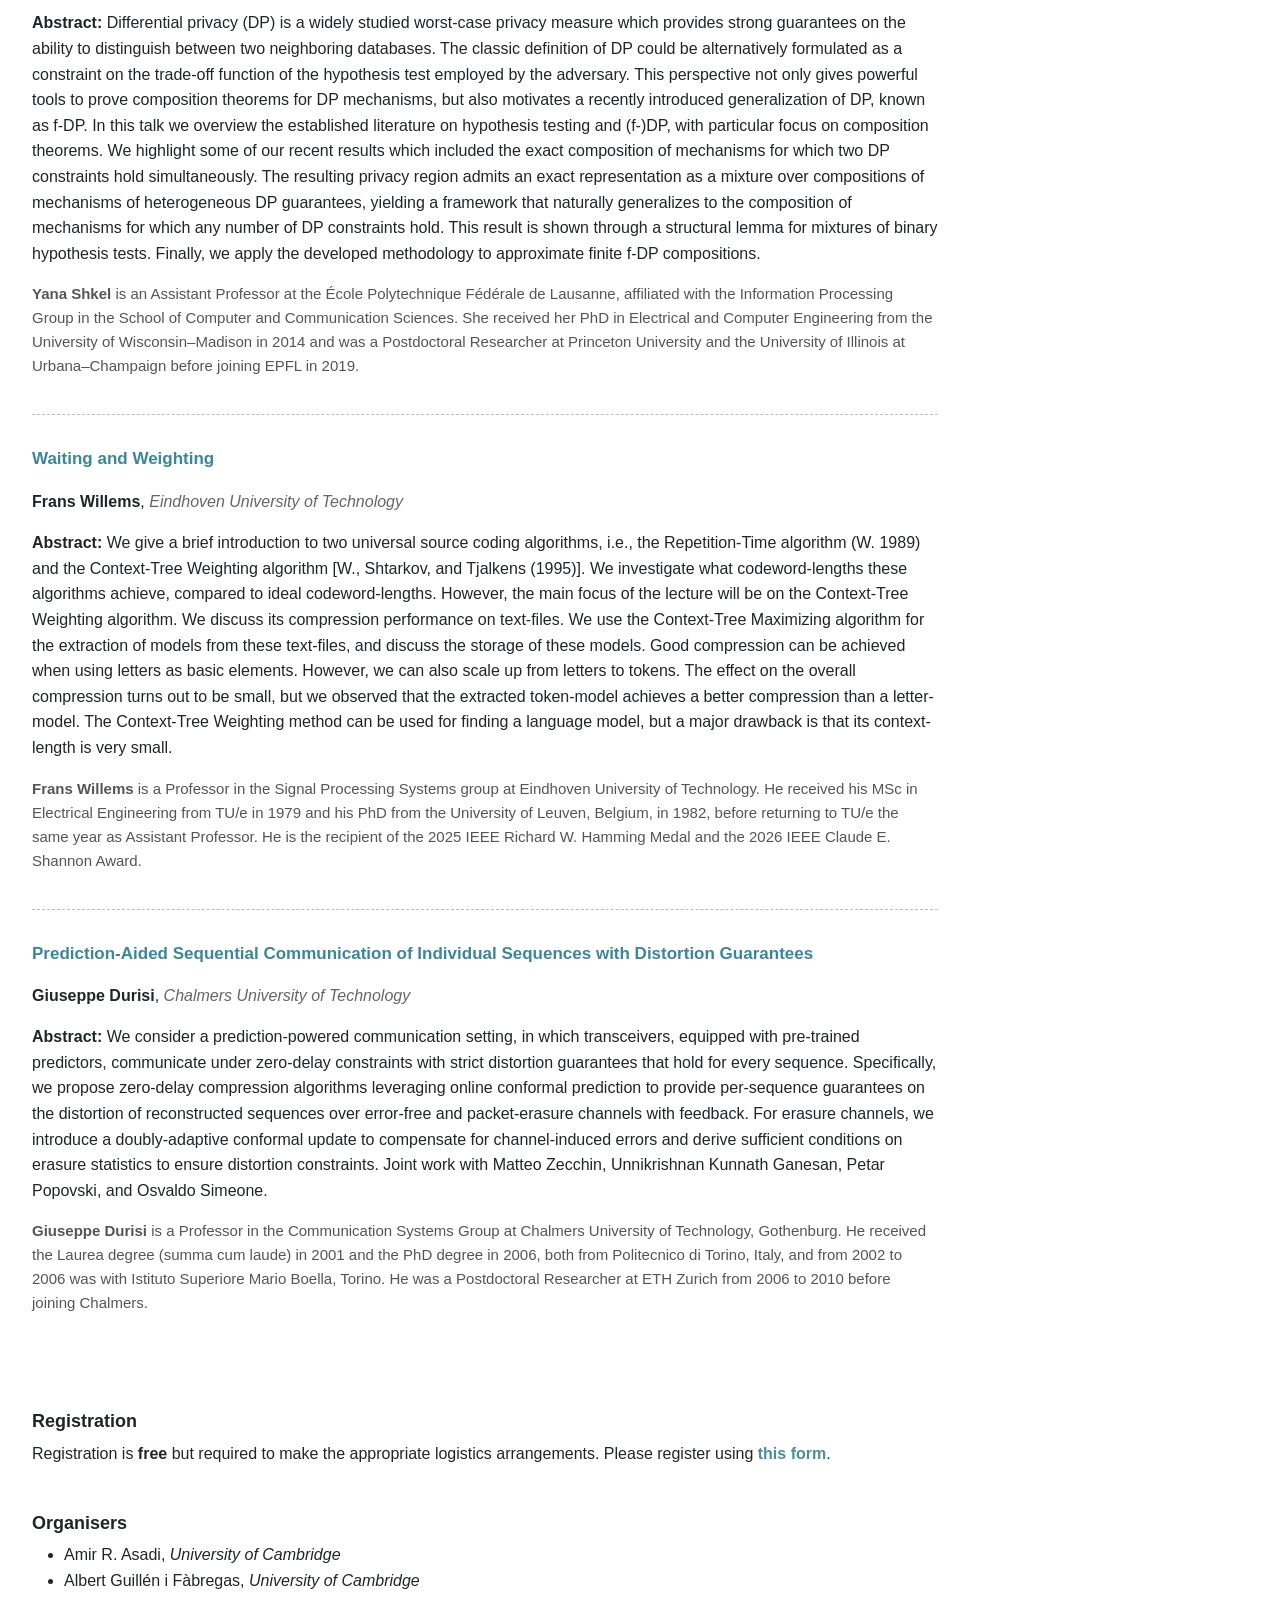
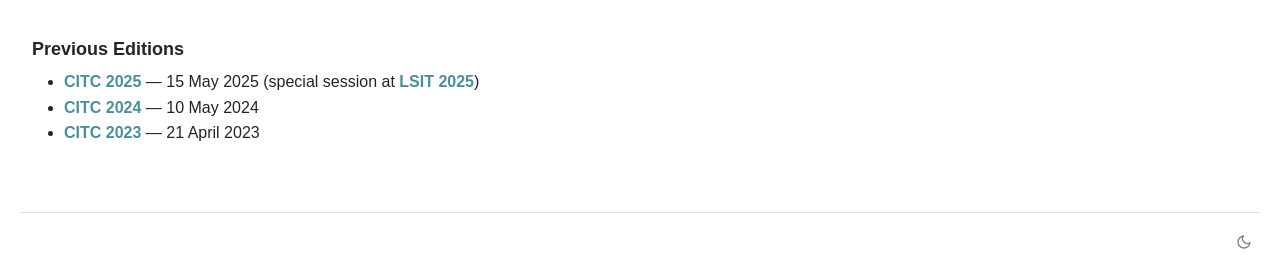
==== commit 445cb60c: "yana" ====
--- a/index.html
+++ b/index.html
@@ -135,8 +135,10 @@
             <div class="col-9">
 
                 <div class="talk-block">
+                    <p class="talk-title">Composition Theorems for Differential Privacy via Hypothesis Testing</p>
                     <p><span class="speaker-name">Yana Shkel</span>, <span class="speaker-affiliation">&Eacute;cole Polytechnique F&eacute;d&eacute;rale de Lausanne</span></p>
-                    <p class="speaker-bio"><b>Yana Shkel</b> is an Assistant Professor at the &Eacute;cole Polytechnique F&eacute;d&eacute;rale de Lausanne. She received her PhD from the University of Wisconsin&ndash;Madison in 2014 and was a Postdoctoral Fellow at the University of Illinois at Urbana-Champaign and a Research Scholar at Princeton University.</p>
+                    <p><b>Abstract:</b> Differential privacy (DP) is a widely studied worst-case privacy measure which provides strong guarantees on the ability to distinguish between two neighboring databases. The classic definition of DP could be alternatively formulated as a constraint on the trade-off function of the hypothesis test employed by the adversary. This perspective not only gives powerful tools to prove composition theorems for DP mechanisms, but also motivates a recently introduced generalization of DP, known as f-DP. In this talk we overview the established literature on hypothesis testing and (f-)DP, with particular focus on composition theorems. We highlight some of our recent results which included the exact composition of mechanisms for which two DP constraints hold simultaneously. The resulting privacy region admits an exact representation as a mixture over compositions of mechanisms of heterogeneous DP guarantees, yielding a framework that naturally generalizes to the composition of mechanisms for which any number of DP constraints hold. This result is shown through a structural lemma for mixtures of binary hypothesis tests. Finally, we apply the developed methodology to approximate finite f-DP compositions.</p>
+                    <p class="speaker-bio"><b>Yana Shkel</b> is an Assistant Professor at the &Eacute;cole Polytechnique F&eacute;d&eacute;rale de Lausanne, affiliated with the Information Processing Group in the School of Computer and Communication Sciences. She received her PhD in Electrical and Computer Engineering from the University of Wisconsin&ndash;Madison in 2014 and was a Postdoctoral Researcher at Princeton University and the University of Illinois at Urbana&ndash;Champaign before joining EPFL in 2019.</p>
                 </div>
 
                 <div class="talk-block">
@@ -150,7 +152,7 @@
                     <p class="talk-title">Prediction-Aided Sequential Communication of Individual Sequences with Distortion Guarantees</p>
                     <p><span class="speaker-name">Giuseppe Durisi</span>, <span class="speaker-affiliation">Chalmers University of Technology</span></p>
                     <p><b>Abstract:</b> We consider a prediction-powered communication setting, in which transceivers, equipped with pre-trained predictors, communicate under zero-delay constraints with strict distortion guarantees that hold for every sequence. Specifically, we propose zero-delay compression algorithms leveraging online conformal prediction to provide per-sequence guarantees on the distortion of reconstructed sequences over error-free and packet-erasure channels with feedback. For erasure channels, we introduce a doubly-adaptive conformal update to compensate for channel-induced errors and derive sufficient conditions on erasure statistics to ensure distortion constraints. Joint work with Matteo Zecchin, Unnikrishnan Kunnath Ganesan, Petar Popovski, and Osvaldo Simeone.</p>
-                    <p class="speaker-bio"><b>Giuseppe Durisi</b> is a Professor in the Communication Systems Group at Chalmers University of Technology, Gothenburg. He received his PhD from Politecnico di Torino, Italy, in 2006 and was a Postdoctoral Researcher at ETH Zurich until joining Chalmers in 2010.</p>
+                    <p class="speaker-bio"><b>Giuseppe Durisi</b> is a Professor in the Communication Systems Group at Chalmers University of Technology, Gothenburg. He received the Laurea degree (summa cum laude) in 2001 and the PhD degree in 2006, both from Politecnico di Torino, Italy, and from 2002 to 2006 was with Istituto Superiore Mario Boella, Torino. He was a Postdoctoral Researcher at ETH Zurich from 2006 to 2010 before joining Chalmers.</p>
                 </div>
 
             </div>
